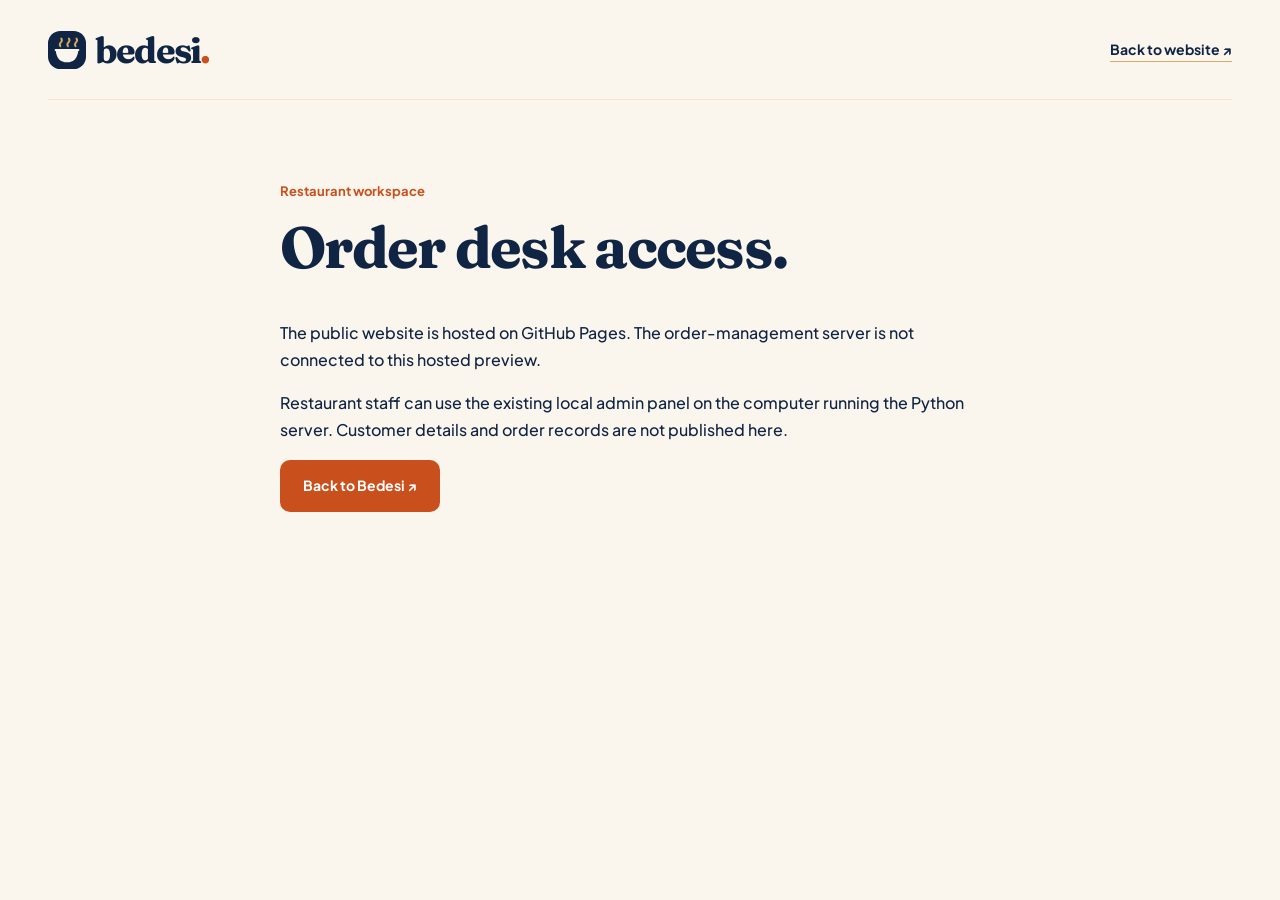
==== admin-preview.html @ 9cff21b4 "Publish GitHub Pages website and explicit menu preview mode" ====
<!doctype html><html lang="en"><head><meta charset="utf-8"><meta name="viewport" content="width=device-width,initial-scale=1"><meta name="robots" content="noindex,nofollow"><title>Order desk access · Bedesi</title><link rel="stylesheet" href="website.css?v=pages9"><link rel="icon" href="assets/bedesi-logo-navy.svg" type="image/svg+xml"></head><body><header class="site-header wrap"><a class="site-brand" href="./"><img src="assets/bedesi-logo-navy.svg" alt="" width="38" height="38"><span>bedesi<span class="brand-period">.</span></span></a><a class="plain-link" href="./">Back to website ↗</a></header><main class="wrap" style="max-width:720px;padding-block:80px"><span class="section-note">Restaurant workspace</span><h1 style="font-size:clamp(36px,7vw,58px)">Order desk access.</h1><p>The public website is hosted on GitHub Pages. The order-management server is not connected to this hosted preview.</p><p>Restaurant staff can use the existing local admin panel on the computer running the Python server. Customer details and order records are not published here.</p><a class="button button-dark" href="./">Back to Bedesi ↗</a></main></body></html>
---- website.css ----
@font-face{font-family:Jakarta;src:url('assets/fonts/jakarta-0.ttf') format('truetype');font-weight:400;font-display:swap}
@font-face{font-family:Jakarta;src:url('assets/fonts/jakarta-1.ttf') format('truetype');font-weight:500;font-display:swap}
@font-face{font-family:Jakarta;src:url('assets/fonts/jakarta-2.ttf') format('truetype');font-weight:600;font-display:swap}
@font-face{font-family:Jakarta;src:url('assets/fonts/jakarta-3.ttf') format('truetype');font-weight:700;font-display:swap}
@font-face{font-family:Fraunces;src:url('assets/fonts/fraunces-1.ttf') format('truetype');font-weight:600;font-display:swap}
@font-face{font-family:Fraunces;src:url('assets/fonts/fraunces-2.ttf') format('truetype');font-weight:700;font-display:swap}
:root{--navy:#102443;--ivory:#fbf6ed;--terracotta:#c94f1d;--brass:#d7ac62;--paper:var(--ivory);--ink:var(--navy);--muted:#465365;--accent:var(--terracotta);--line:#e4d8c8;--body:Jakarta,system-ui,sans-serif;--display:Fraunces,Georgia,serif}
*{box-sizing:border-box}html{scroll-behavior:smooth;scroll-padding-top:24px}body{margin:0;background:var(--paper);color:var(--ink);font:500 16px/1.7 var(--body);-webkit-font-smoothing:antialiased}a{color:inherit;text-decoration:none}button,input,textarea,select{font:inherit}button,a,input,textarea,select{-webkit-tap-highlight-color:transparent}button{color:inherit;cursor:pointer}button:disabled{cursor:default;opacity:.45}button:focus-visible,a:focus-visible,input:focus-visible,textarea:focus-visible,select:focus-visible,summary:focus-visible{outline:3px solid var(--brass);outline-offset:4px}[hidden]{display:none!important}img{display:block;max-width:100%;object-fit:cover}svg{width:20px;height:20px;flex:none}h1,h2,h3,p{margin-top:0}h1,h2{font-family:var(--display);font-weight:700;letter-spacing:-1.7px;line-height:1.1}h2{font-size:clamp(38px,4vw,56px)}.wrap{width:min(1224px,calc(100% - 96px));margin-inline:auto}.section-space{padding-block:92px}.section-note{display:block;margin-bottom:14px;color:var(--terracotta);font-size:13px;font-weight:700}.button{display:inline-flex;align-items:center;justify-content:center;gap:22px;min-height:52px;padding:14px 22px;border:1px solid transparent;border-radius:10px;font-size:14px;line-height:1.4;font-weight:700;white-space:nowrap;transition:background-color .15s,color .15s}.button>span{font-size:20px;line-height:1}.button-dark{background:var(--terracotta);color:white}.button-dark:hover{background:#a63d12}.button-outline{border-color:var(--brass);background:transparent;color:var(--navy)}.button-outline:hover{background:#f3e6d2}.button-brass{background:var(--brass);color:var(--navy)}.plain-link{display:inline-flex;align-items:center;gap:15px;font-size:14px;font-weight:700;text-decoration:underline;text-underline-offset:6px;text-decoration-color:var(--brass)}.plain-link>span{font-size:20px;text-decoration:none}
/* Brand and navigation. */
.site-header{height:100px;display:flex;align-items:center;justify-content:space-between;gap:28px;border-bottom:1px solid #d7ac6240}.site-brand{display:inline-flex;align-items:center;gap:9px;flex:none;font:700 36px/1 var(--display);letter-spacing:-1.8px}.site-brand img{width:38px;height:38px}.brand-period{color:var(--terracotta)}.desktop-nav{display:flex;align-items:center;gap:29px;font-size:14px;font-weight:600}.desktop-nav a:hover{color:var(--terracotta)}.header-end{display:flex;align-items:center;gap:22px}.location-mark{display:flex;align-items:center;gap:6px;font-size:12px;color:#35445b}.location-mark svg{width:16px;height:16px}.header-order{background:var(--navy);min-height:45px;padding:11px 18px;gap:18px;font-size:12px}.header-order:hover{background:#243f60}
/* The approved curved food collage. */
.hero{display:grid;grid-template-columns:minmax(0,1.03fr) minmax(0,1fr);align-items:center;gap:28px;min-height:650px;padding-top:32px;padding-bottom:60px}.intro-note{display:inline-flex;align-items:center;gap:9px;font-size:13px;font-weight:600;color:#35445b;margin-bottom:22px}.intro-note>span{width:6px;height:6px;background:var(--terracotta);border-radius:50%}.hero h1{font-size:clamp(55px,5.8vw,84px);letter-spacing:-3.5px;line-height:1.05;margin-bottom:24px}.hero-copy>p{max-width:450px;font-size:16px;line-height:1.8;color:var(--muted);margin-bottom:28px}.hero-actions{display:flex;gap:12px;flex-wrap:wrap}.hero-art{height:520px;position:relative}.hero-orbit{position:absolute;inset:20px 12px 35px;background:#f2e5d2;border-radius:48% 48% 40% 48%;transform:rotate(-10deg)}.hero-photo{position:absolute;overflow:hidden;box-shadow:0 15px 35px #10244315;background:#ecdfcc}.hero-photo-main{left:26px;top:27px;width:66%;height:410px;border-radius:110px 110px 20px 20px;transform:rotate(-7deg)}.hero-photo-main img{width:100%;height:100%;object-position:50% 46%}.photo-caption{position:absolute;bottom:0;inset-inline:0;padding:50px 18px 17px;color:white;background:linear-gradient(transparent,#102443b8);font-size:13px;font-weight:700}.hero-photo-small{right:0;bottom:17px;width:45%;height:259px;border:7px solid var(--paper);border-radius:22px;transform:rotate(8deg)}.hero-photo-small img{width:100%;height:100%}.hero-photo-small>span{position:absolute;inset:auto 0 0;padding:40px 10px 12px;font-size:13px;line-height:1.4;font-weight:700;color:white;background:linear-gradient(transparent,#102443b8)}
.flavour-strip{background:#f3e8d8;border-block:1px solid #e5d4bc}.flavour-strip .wrap{display:flex;align-items:center;justify-content:space-between;gap:24px;min-height:60px;font-size:12px;font-weight:600;color:#63472f}
/* Food discovery. */
.section-top{display:flex;align-items:flex-end;justify-content:space-between;gap:24px}.section-top h2{margin-bottom:0}.section-top .plain-link{margin-bottom:7px}.home-menu-tabs{display:flex;gap:27px;overflow-x:auto;padding:25px 0 23px;scrollbar-width:none}.home-menu-tabs button{flex:none;min-height:44px;padding:9px 1px;background:none;border:0;border-bottom:2px solid transparent;border-radius:0;color:#475368;font-size:13px;font-weight:600}.home-menu-tabs button[aria-pressed=true]{border-bottom-color:var(--terracotta);color:var(--terracotta);font-weight:700}.home-dishes{display:grid;grid-template-columns:repeat(4,minmax(0,1fr));gap:24px}.home-dish{min-width:0}.home-dish-photo{position:relative;display:block;aspect-ratio:1.05;background:#ebdfcd;border-radius:18px;overflow:hidden}.home-dish-photo>img{width:100%;height:100%;transition:transform .3s}.home-dish-photo:hover>img{transform:scale(1.035)}.diet-label{display:inline-flex;align-items:center;gap:5px;background:#fffdf7f5;border:1px solid #fff7;color:#26394b;padding:4px 8px;border-radius:6px;font-size:10px;font-weight:600;line-height:1.5}.home-dish-photo .diet-label{position:absolute;left:12px;bottom:12px}.diet-label i{width:5px;height:5px;background:#368657;border-radius:50%}.diet-label.nonveg i{background:#c55c43}.diet-label.egg i{background:#c59625}.home-dish-info{display:flex;justify-content:space-between;gap:12px;align-items:flex-start;padding:17px 0 0}.home-dish h3{font:700 15px/1.55 var(--body);margin-bottom:6px;min-height:47px}.home-dish-info p{font-size:16px;font-weight:700;margin:0;color:var(--navy)}.dish-plus{display:grid;place-items:center;width:44px;height:44px;flex:none;margin-top:1px;border:1px solid #dfa274;border-radius:12px;font-size:25px;line-height:1;color:var(--terracotta);background:#fff0df}.dish-plus:hover{background:#f6dfc4}
/* A contrasting delivery section, with real menu photography. */
.delivery-story{display:grid;grid-template-columns:1fr 1fr;background:var(--navy);border-radius:24px;overflow:hidden;min-height:590px}.delivery-story-image{position:relative;overflow:hidden;background:#192439}.delivery-story-image img{width:100%;height:100%;object-fit:cover;position:absolute;inset:0}.delivery-story-image:after{content:'';position:absolute;inset:0;background:linear-gradient(transparent 40%,#102443ce)}.delivery-story-image>span{position:absolute;bottom:35px;left:35px;z-index:1;color:var(--ivory);font:600 40px/1.15 var(--display);letter-spacing:-1px}.delivery-story-copy{padding:48px 45px 44px;color:var(--ivory)}.delivery-story-copy .section-note{color:var(--brass)}.delivery-story-copy h2{font-size:49px;line-height:1.12;margin-bottom:20px}.delivery-story-copy>p{color:#e2e4e7;font-size:14px;line-height:1.85}.delivery-steps{list-style:none;padding:3px 0;margin:24px 0 28px;display:flex;flex-direction:column;gap:18px}.delivery-steps li{display:flex;gap:14px;align-items:flex-start}.delivery-steps li>span{font-size:12px;font-weight:700;line-height:25px;color:var(--brass)}.delivery-steps strong{font-size:14px;font-weight:700}.delivery-steps p{font-size:12px;line-height:1.7;margin:3px 0 0;color:#d7dee6}.delivery-story-copy .button{min-height:47px;font-size:13px}
.bedesi-way{display:grid;grid-template-columns:1.2fr 1fr;gap:75px;align-items:center}.bedesi-way h2{font-size:39px;letter-spacing:-1.3px;line-height:1.24;margin-bottom:0}.way-details>p{font-size:15px;line-height:1.9;color:var(--muted)}.way-details .plain-link{margin-top:5px}.cuisine-tags{display:flex;flex-wrap:wrap;gap:8px;margin-top:24px}.cuisine-tags span{font-size:11px;font-weight:600;border:1px solid #dac5a6;padding:6px 12px;border-radius:7px;color:#35445b}
/* The restaurant's own interior. */
.visit-section{display:grid;grid-template-columns:1.1fr 1fr;border:1px solid #decdb4;border-radius:24px;background:#f6ead9;overflow:hidden}.visit-copy{padding:54px}.visit-copy h2{font-size:56px;margin-bottom:22px}.visit-copy>p{color:var(--muted);font-size:15px;max-width:365px;line-height:1.85}.visit-actions{display:flex;align-items:center;gap:22px;margin-top:25px;flex-wrap:wrap}.visit-actions .button{font-size:13px;gap:16px;min-height:48px;padding:12px 17px}.visit-actions .plain-link{font-size:13px}.visit-copy .table-note{font-size:12px;line-height:1.8;margin:25px 0 0;max-width:320px;color:#4b5360}.visit-type{position:relative;overflow:hidden;min-height:500px}.visit-type>img{position:absolute;inset:0;width:100%;height:100%;object-fit:cover;object-position:50% 28%}.visit-type>span{position:absolute;inset:auto 0 0;padding:65px 25px 24px;background:linear-gradient(transparent,#102443b8);color:white;font:700 17px/1.5 var(--body)}
.faq-section{display:grid;grid-template-columns:1fr 1.3fr;gap:85px}.faq-section h2{font-size:44px}.faq-list details{border-bottom:1px solid var(--line)}.faq-list summary{font-size:14px;font-weight:700;list-style:none;cursor:pointer;min-height:67px;display:flex;align-items:center;justify-content:space-between;gap:15px}.faq-list summary:after{content:'+';color:var(--terracotta);font-size:25px;font-weight:400}.faq-list details[open] summary:after{content:'−'}.faq-list details p{font-size:13px;line-height:1.9;color:var(--muted);padding-right:25px;margin:0 0 20px}
.site-footer{background:var(--navy);color:var(--ivory);padding-top:55px;overflow:hidden}.footer-top{display:flex;justify-content:space-between;align-items:center;gap:20px}.footer-top p{font:600 38px/1.2 var(--display);letter-spacing:-1px;margin:0}.footer-wordmark{font:700 clamp(130px,21vw,285px)/1.1 var(--display);letter-spacing:-.06em;white-space:nowrap;margin:24px 0 0;color:var(--ivory)}.footer-wordmark>span{color:var(--brass)}.footer-bottom{display:flex;justify-content:space-between;align-items:center;gap:20px;flex-wrap:wrap;padding:23px 0 28px;border-top:1px solid #ffffff35;font-size:11px;color:#dfd6c9}.footer-bottom nav{display:flex;gap:24px}.footer-bottom a:hover{color:white}
/* Shared controls used by delivery and the order desk. */
.sr-only{position:absolute;width:1px;height:1px;overflow:hidden;clip:rect(0,0,0,0)}.icon-button{display:grid;place-items:center;width:40px;height:40px;background:#f6ebde;border:1px solid #e1cdb4;border-radius:11px;font-size:24px;color:var(--navy)}.field{display:flex;flex-direction:column;gap:6px;font-size:12px;font-weight:600;color:#35445b}.field input,.field textarea,.field select{width:100%;padding:11px 12px;border:1px solid #ded0bd;border-radius:10px;background:#fff;color:var(--navy);font-size:16px;min-height:45px}.field textarea{resize:vertical;min-height:80px}.field-error{font-size:12px;color:#a23f47;line-height:1.6}.dialog-top{display:flex;align-items:center;justify-content:space-between;gap:15px;margin-bottom:20px}.dialog-top h2{font-size:27px;letter-spacing:-1px;margin:0}dialog{border:1px solid #e1cdb4;border-radius:22px;padding:24px;background:#fff;max-height:90dvh;width:min(460px,calc(100% - 24px));overflow:auto;color:var(--ink)}dialog::backdrop{background:#10244380}.empty-note{color:var(--muted);font-size:12px;line-height:1.8;padding:20px 0}.site-toast{position:fixed;bottom:22px;left:50%;transform:translateX(-50%);padding:12px 20px;background:var(--navy);color:white;border-radius:12px;font-size:12px;z-index:100;box-shadow:0 4px 16px #10244330}.admin-page h1,.admin-page h2{font-family:var(--body)}
@media(max-width:1100px){.wrap{width:calc(100% - 56px)}.desktop-nav{gap:20px}.site-header{gap:20px}.location-mark{display:none}.hero h1{font-size:65px}.hero-art{height:470px}.hero-photo-main{height:360px;left:15px}.hero-photo-small{height:230px}.hero-orbit{inset:20px 16px 35px}.delivery-story-copy{padding:40px 32px}.delivery-story-copy h2{font-size:43px}.bedesi-way{gap:44px}.bedesi-way h2{font-size:34px}.visit-copy{padding:40px}.faq-section{gap:45px}.flavour-strip .wrap{gap:18px;font-size:11px}}
@media(max-width:900px){.desktop-nav{gap:15px;font-size:12px}.header-order{font-size:11px;padding-inline:13px}.site-brand{font-size:32px}.hero h1{font-size:57px}.hero-copy>p{font-size:14px}.hero-actions{gap:9px}.hero .button{font-size:12px;padding:12px 15px;gap:14px}.delivery-story-copy h2{font-size:37px}.delivery-story-copy{padding:35px 25px}.delivery-story-copy>p{font-size:13px}.delivery-steps strong{font-size:13px}.delivery-steps p{font-size:11px}.visit-actions{gap:18px}.visit-copy{padding:35px}.visit-copy h2{font-size:48px}}
@media(max-width:760px){
 .wrap{width:calc(100% - 36px)}.site-header{height:78px;gap:16px}.site-brand{font-size:31px;gap:7px;letter-spacing:-1.5px}.site-brand img{width:32px;height:32px}.desktop-nav{display:none}.header-end{gap:0}.header-order{min-height:42px;font-size:11px;padding:10px 13px;gap:13px}
 .hero{display:flex;flex-direction:column;gap:20px;padding:24px 0 34px;min-height:0;align-items:stretch}.intro-note{font-size:12px;margin-bottom:18px}.hero h1{font-size:clamp(48px,13.4vw,66px);letter-spacing:-2.4px;line-height:1.05;margin-bottom:20px}.hero-copy>p{font-size:14px;line-height:1.8;max-width:440px;margin-bottom:24px}.hero .button{min-height:49px;font-size:12px;padding:12px 16px;gap:19px}.hero-art{height:370px;width:min(480px,100%);margin:0 auto}.hero-orbit{inset:10px 16px 20px}.hero-photo-main{left:22px;top:17px;height:295px;width:62%;border-radius:95px 95px 18px 18px}.hero-photo-small{width:45%;height:190px;bottom:6px;right:2px;border-width:5px}.hero-photo-small>span{font-size:12px}.photo-caption{font-size:12px;padding:35px 12px 12px}
 .flavour-strip .wrap{justify-content:center;min-height:48px;font-size:11px;gap:20px}.flavour-strip span:nth-of-type(n+3){display:none}.section-space{padding-block:55px}.section-note{font-size:12px;margin-bottom:12px}.section-top{align-items:flex-end;gap:15px}.section-top h2{font-size:35px;letter-spacing:-1.2px}.section-top .plain-link{font-size:11px;gap:7px;max-width:110px;line-height:1.6;margin-bottom:0;text-decoration:none}.home-menu-tabs{gap:22px;padding:17px 0 20px;margin-right:-18px;padding-right:18px}.home-menu-tabs button{font-size:11px;min-height:42px}.home-dishes{grid-template-columns:repeat(2,minmax(0,1fr));gap:26px 13px}.home-dish-photo{border-radius:14px;aspect-ratio:1}.home-dish-info{padding-top:13px;gap:7px}.home-dish h3{font-size:13px;line-height:1.5;min-height:40px;margin-bottom:7px}.home-dish-info p{font-size:15px}.dish-plus{width:38px;height:40px;font-size:24px;border-radius:10px}.home-dish-photo .diet-label{font-size:9px;left:8px;bottom:8px;padding:3px 6px}
 .delivery-story{grid-template-columns:1fr;border-radius:20px}.delivery-story-image{height:270px}.delivery-story-image>span{font-size:32px;left:24px;bottom:25px}.delivery-story-copy{padding:32px 25px}.delivery-story-copy h2{font-size:38px;letter-spacing:-1.3px}.delivery-story-copy>p{font-size:13px}.delivery-steps{gap:19px;margin:22px 0 26px}.delivery-steps strong{font-size:13px}.delivery-steps p{font-size:12px}.delivery-story-copy .button{font-size:12px}
 .bedesi-way{grid-template-columns:1fr;gap:24px}.bedesi-way h2{font-size:30px;line-height:1.28;letter-spacing:-1px}.way-details>p{font-size:14px;line-height:1.9}.way-details .plain-link{font-size:13px}.cuisine-tags{margin-top:23px}.cuisine-tags span{font-size:11px}
 .visit-section{grid-template-columns:1fr;border-radius:20px}.visit-copy{padding:32px 25px}.visit-copy h2{font-size:44px;letter-spacing:-1.5px}.visit-copy>p{font-size:14px}.visit-actions{gap:18px;margin-top:24px}.visit-actions .button{font-size:12px;padding:12px 14px;gap:12px;min-height:46px}.visit-actions .plain-link{font-size:12px}.visit-copy .table-note{font-size:11px;margin-top:23px}.visit-type{min-height:365px}.visit-type>img{object-position:50% 22%}.visit-type>span{font-size:16px;padding:55px 24px 22px}
 .faq-section{grid-template-columns:1fr;gap:20px}.faq-section h2{font-size:35px;margin-bottom:0}.faq-list summary{font-size:13px;min-height:63px}.faq-list details p{font-size:13px}.site-footer{padding-top:35px}.footer-top p{font-size:26px;letter-spacing:-.7px}.footer-top .button{font-size:12px;min-height:45px;padding:12px 14px;gap:14px}.footer-wordmark{font-size:clamp(108px,24vw,180px);margin-top:22px;line-height:1.2}.footer-bottom{gap:17px;padding-block:18px 24px;font-size:11px}.footer-bottom nav{gap:17px}.footer-bottom>span:last-child{display:none}
}
@media(max-width:350px){.wrap{width:calc(100% - 28px)}.hero h1{font-size:43px}.hero-art{height:325px}.hero-photo-main{height:255px;left:16px}.hero-photo-small{height:165px}.hero .button{font-size:11px;padding-inline:13px;gap:14px}.flavour-strip .wrap{font-size:10px;gap:14px}.section-top h2{font-size:30px}.section-top .plain-link{max-width:92px;font-size:10px}.home-menu-tabs{margin-right:-14px;padding-right:14px}.home-dish h3{font-size:12px;min-height:37px}.dish-plus{width:34px;height:38px}.visit-copy{padding-inline:21px}.visit-actions{gap:13px}.visit-actions .button{font-size:11px}.visit-actions .plain-link{font-size:11px}.footer-top p{font-size:23px}.footer-top .button{font-size:11px;padding-inline:12px;gap:10px}}
@media(prefers-reduced-motion:reduce){html{scroll-behavior:auto}*,*:before,*:after{animation:none!important;transition:none!important}}

.pages-preview-note{padding:12px 15px;background:#f3e8d8;border:1px solid #d7ac6266;border-radius:10px;color:#102443;font:600 12px/1.7 var(--body);margin:18px 0}
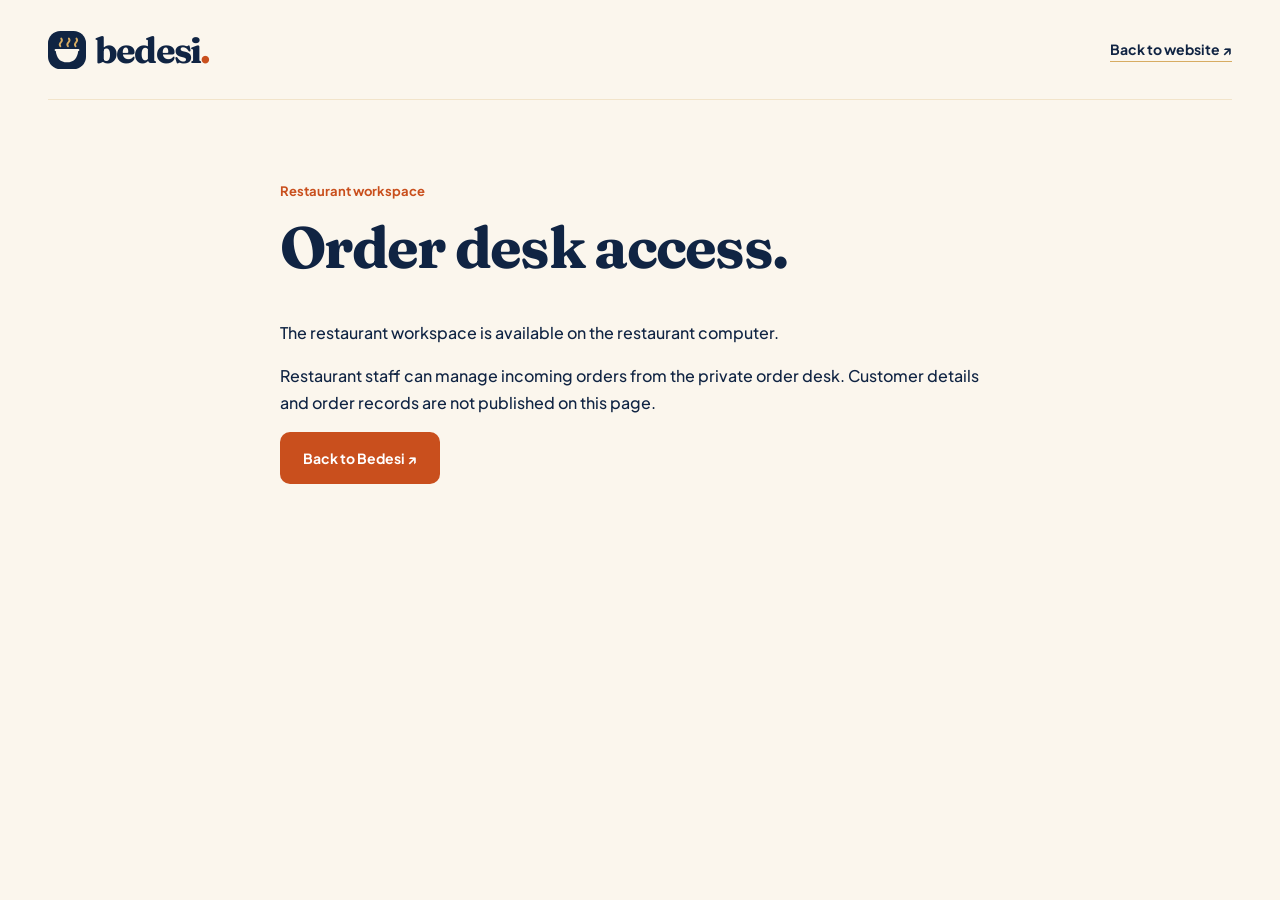
==== commit 1fcf9023: "Connect GitHub checkout to private order gateway and enable ordering" ====
--- a/admin-preview.html
+++ b/admin-preview.html
@@ -1 +1 @@
-<!doctype html><html lang="en"><head><meta charset="utf-8"><meta name="viewport" content="width=device-width,initial-scale=1"><meta name="robots" content="noindex,nofollow"><title>Order desk access · Bedesi</title><link rel="stylesheet" href="website.css?v=pages9"><link rel="icon" href="assets/bedesi-logo-navy.svg" type="image/svg+xml"></head><body><header class="site-header wrap"><a class="site-brand" href="./"><img src="assets/bedesi-logo-navy.svg" alt="" width="38" height="38"><span>bedesi<span class="brand-period">.</span></span></a><a class="plain-link" href="./">Back to website ↗</a></header><main class="wrap" style="max-width:720px;padding-block:80px"><span class="section-note">Restaurant workspace</span><h1 style="font-size:clamp(36px,7vw,58px)">Order desk access.</h1><p>The public website is hosted on GitHub Pages. The order-management server is not connected to this hosted preview.</p><p>Restaurant staff can use the existing local admin panel on the computer running the Python server. Customer details and order records are not published here.</p><a class="button button-dark" href="./">Back to Bedesi ↗</a></main></body></html>
+<!doctype html><html lang="en"><head><meta charset="utf-8"><meta name="viewport" content="width=device-width,initial-scale=1"><meta name="robots" content="noindex,nofollow"><title>Order desk access · Bedesi</title><link rel="stylesheet" href="website.css?v=pages9"><link rel="icon" href="assets/bedesi-logo-navy.svg" type="image/svg+xml"></head><body><header class="site-header wrap"><a class="site-brand" href="./"><img src="assets/bedesi-logo-navy.svg" alt="" width="38" height="38"><span>bedesi<span class="brand-period">.</span></span></a><a class="plain-link" href="./">Back to website ↗</a></header><main class="wrap" style="max-width:720px;padding-block:80px"><span class="section-note">Restaurant workspace</span><h1 style="font-size:clamp(36px,7vw,58px)">Order desk access.</h1><p>The restaurant workspace is available on the restaurant computer.</p><p>Restaurant staff can manage incoming orders from the private order desk. Customer details and order records are not published on this page.</p><a class="button button-dark" href="./">Back to Bedesi ↗</a></main></body></html>
